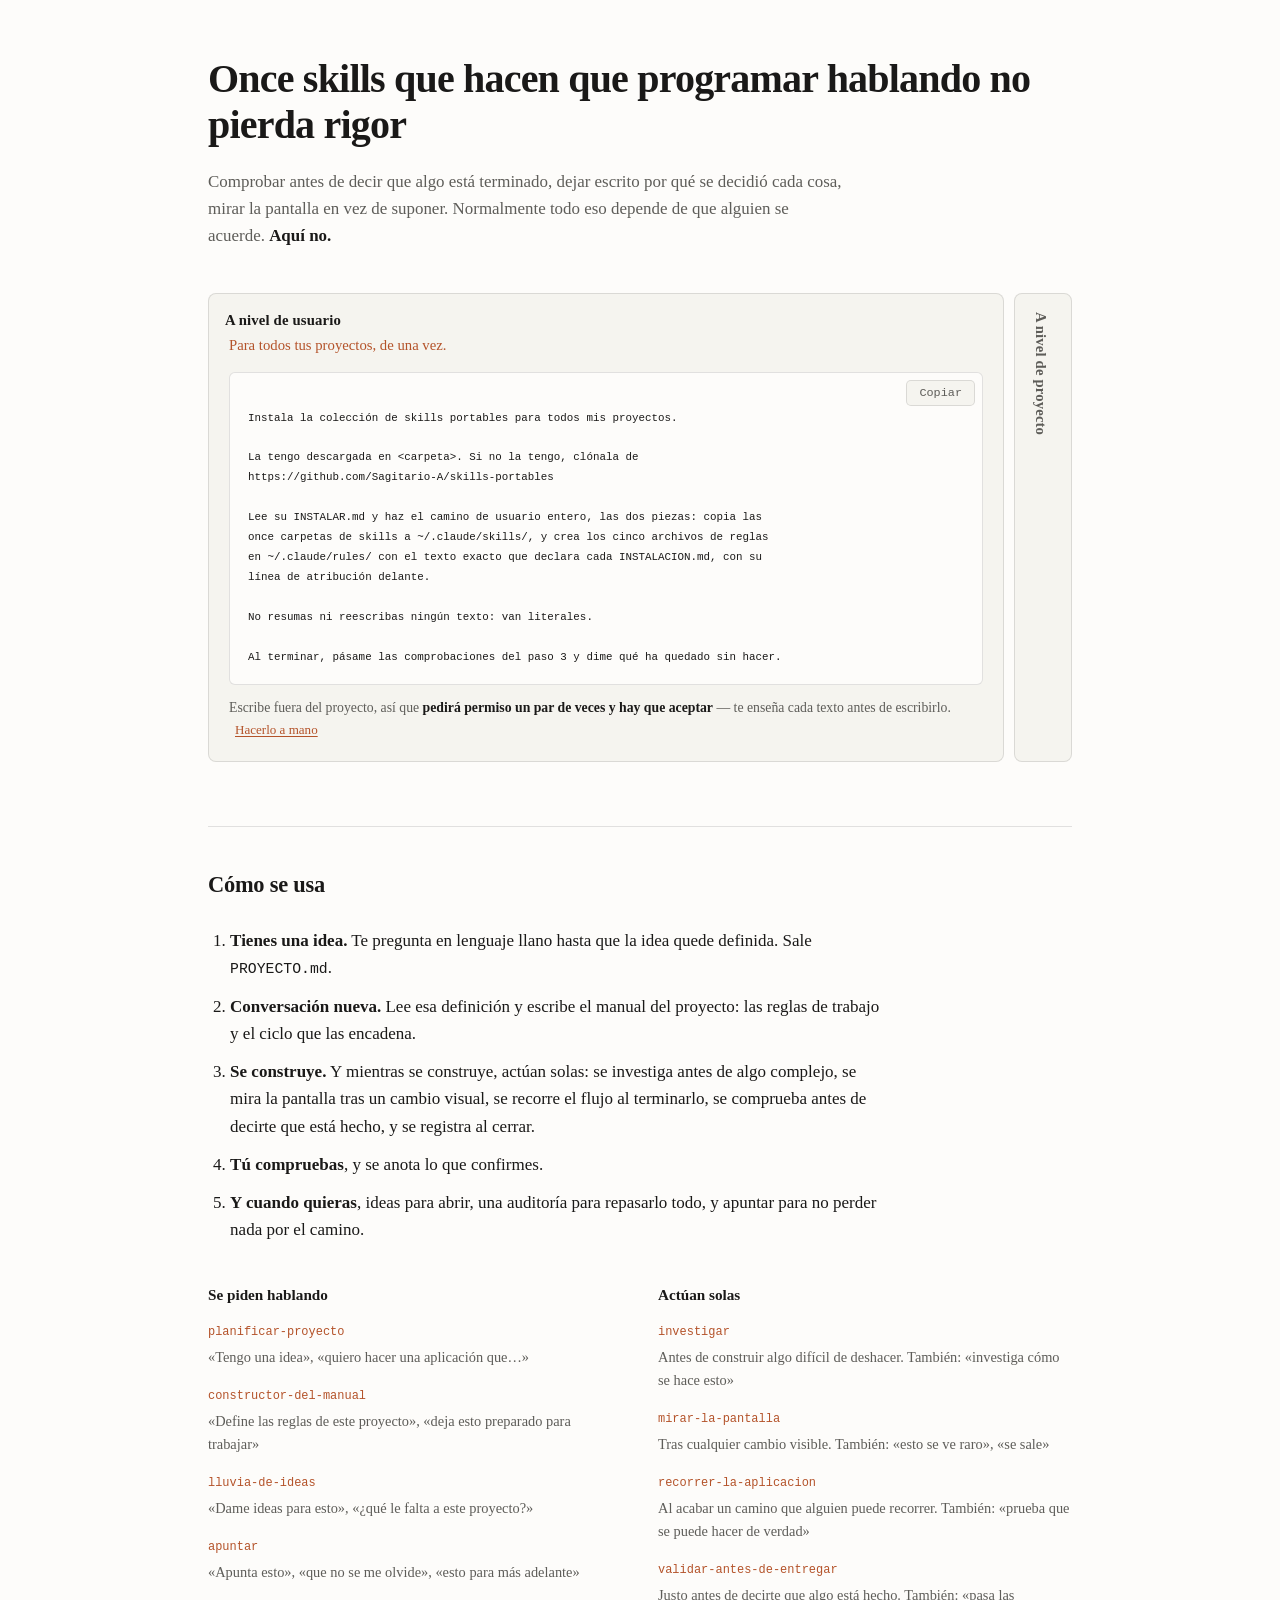
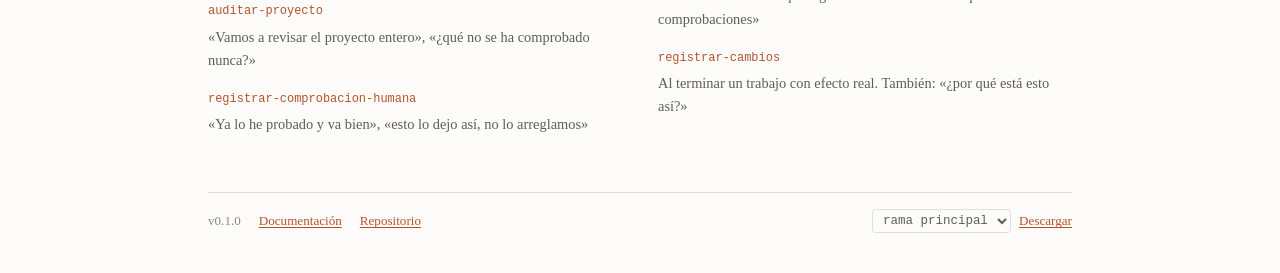
==== docs/index.html @ fcfa6938 "v0.1.0 Once skills de uso general, su instalador y la documentacion.  Generado desde el repositorio " ====
<!DOCTYPE html>
<html lang="es">
<head>
<meta charset="utf-8">
<meta name="viewport" content="width=device-width, initial-scale=1">
<title>Skills portables</title>
<meta name="description" content="Once skills de uso general para Claude Code: investigar antes de construir, mirar la pantalla, comprobar antes de entregar y dejar escrito el porqué.">
<link rel="stylesheet" href="estilo.css">
</head>
<body>

<main>

<h1>Once skills que hacen que programar hablando no pierda rigor</h1>
<p class="entrada">
  Comprobar antes de decir que algo está terminado, dejar escrito por qué se decidió cada
  cosa, mirar la pantalla en vez de suponer. Normalmente todo eso depende de que alguien se
  acuerde. <strong>Aquí no.</strong>
</p>

<!-- ───────────────────────── Instalar ───────────────────────── -->
<section class="instalar">
  <input type="radio" name="via" id="via-usuario" checked>
  <input type="radio" name="via" id="via-proyecto">

  <div class="paneles">

    <section class="panel p-usuario">
      <label class="lomo" for="via-usuario">A nivel de usuario</label>
      <div class="dentro">
        <p class="para-quien">Para todos tus proyectos, de una vez.</p>
        <div class="caja">
          <button class="copiar" type="button" data-para="prompt-usuario">Copiar</button>
<pre id="prompt-usuario"><code><!-- prompt-usuario: generado desde INSTALAR.md — no editar a mano -->
Instala la colección de skills portables para todos mis proyectos.

La tengo descargada en &lt;carpeta&gt;. Si no la tengo, clónala de
https://github.com/Sagitario-A/skills-portables

Lee su INSTALAR.md y haz el camino de usuario entero, las dos piezas: copia las
once carpetas de skills a ~/.claude/skills/, y crea los cinco archivos de reglas
en ~/.claude/rules/ con el texto exacto que declara cada INSTALACION.md, con su
línea de atribución delante.

No resumas ni reescribas ningún texto: van literales.

Al terminar, pásame las comprobaciones del paso 3 y dime qué ha quedado sin hacer.
<!-- fin prompt-usuario --></code></pre>
        </div>
        <p class="nota">
          Escribe fuera del proyecto, así que <strong>pedirá permiso un par de veces y hay
          que aceptar</strong> — te enseña cada texto antes de escribirlo.
          <a href="https://github.com/Sagitario-A/skills-portables/blob/main/INSTALAR.md">Hacerlo a mano</a>
        </p>
      </div>
    </section>

    <section class="panel p-proyecto">
      <label class="lomo" for="via-proyecto">A nivel de proyecto</label>
      <div class="dentro">
        <p class="para-quien">Dentro del repositorio, viaja con él.</p>
        <div class="caja">
          <button class="copiar" type="button" data-para="prompt-proyecto">Copiar</button>
<pre id="prompt-proyecto"><code><!-- prompt-proyecto: generado desde INSTALAR.md — no editar a mano -->
Instala la colección de skills portables en este proyecto.

La tengo descargada en &lt;carpeta&gt;. Si no la tengo, clónala de
https://github.com/Sagitario-A/skills-portables

Lee su INSTALAR.md y haz el camino de proyecto entero, las dos piezas: copia las
once carpetas de skills a .claude/skills/, y crea los cinco archivos de reglas en
.claude/rules/ con el texto exacto que declara cada INSTALACION.md, con su línea
de atribución delante.

No resumas ni reescribas ningún texto: van literales.

Al terminar, pásame las comprobaciones del paso 4 y dime qué ha quedado sin hacer.
<!-- fin prompt-proyecto --></code></pre>
        </div>
        <p class="nota">
          Todo ocurre dentro de la carpeta del proyecto, así que <strong>casi no pregunta
          nada</strong>.
          <a href="https://github.com/Sagitario-A/skills-portables/blob/main/INSTALAR.md">Hacerlo a mano</a>
        </p>
      </div>
    </section>

  </div>
</section>

<!-- ───────────────────────── Cómo se usa ───────────────────────── -->
<section class="uso">
  <h2>Cómo se usa</h2>

  <ol class="flujo">
    <li><strong>Tienes una idea.</strong> Te pregunta en lenguaje llano hasta que la idea
      quede definida. Sale <code>PROYECTO.md</code>.</li>
    <li><strong>Conversación nueva.</strong> Lee esa definición y escribe el manual del
      proyecto: las reglas de trabajo y el ciclo que las encadena.</li>
    <li><strong>Se construye.</strong> Y mientras se construye, actúan solas: se investiga
      antes de algo complejo, se mira la pantalla tras un cambio visual, se recorre el flujo
      al terminarlo, se comprueba antes de decirte que está hecho, y se registra al cerrar.</li>
    <li><strong>Tú compruebas</strong>, y se anota lo que confirmes.</li>
    <li><strong>Y cuando quieras</strong>, ideas para abrir, una auditoría para repasarlo
      todo, y apuntar para no perder nada por el camino.</li>
  </ol>

  <div class="dos-modos">
    <article>
      <h3>Se piden hablando</h3>
      <dl>
        <dt><code>planificar-proyecto</code></dt>
        <dd>«Tengo una idea», «quiero hacer una aplicación que…»</dd>

        <dt><code>constructor-del-manual</code></dt>
        <dd>«Define las reglas de este proyecto», «deja esto preparado para trabajar»</dd>

        <dt><code>lluvia-de-ideas</code></dt>
        <dd>«Dame ideas para esto», «¿qué le falta a este proyecto?»</dd>

        <dt><code>apuntar</code></dt>
        <dd>«Apunta esto», «que no se me olvide», «esto para más adelante»</dd>

        <dt><code>auditar-proyecto</code></dt>
        <dd>«Vamos a revisar el proyecto entero», «¿qué no se ha comprobado nunca?»</dd>

        <dt><code>registrar-comprobacion-humana</code></dt>
        <dd>«Ya lo he probado y va bien», «esto lo dejo así, no lo arreglamos»</dd>
      </dl>
    </article>

    <article>
      <h3>Actúan solas</h3>
      <dl>
        <dt><code>investigar</code></dt>
        <dd>Antes de construir algo difícil de deshacer. También: «investiga cómo se hace
          esto»</dd>

        <dt><code>mirar-la-pantalla</code></dt>
        <dd>Tras cualquier cambio visible. También: «esto se ve raro», «se sale»</dd>

        <dt><code>recorrer-la-aplicacion</code></dt>
        <dd>Al acabar un camino que alguien puede recorrer. También: «prueba que se puede
          hacer de verdad»</dd>

        <dt><code>validar-antes-de-entregar</code></dt>
        <dd>Justo antes de decirte que algo está hecho. También: «pasa las comprobaciones»</dd>

        <dt><code>registrar-cambios</code></dt>
        <dd>Al terminar un trabajo con efecto real. También: «¿por qué está esto así?»</dd>
      </dl>
    </article>
  </div>
</section>

</main>

<footer class="pie">
  <span>v<span id="version-actual">0.1.0</span></span>
  <a href="documentacion.html">Documentación</a>
  <a id="enlace-repo" href="#">Repositorio</a>
  <span class="descarga">
    <select id="lista-versiones" aria-label="Versión a descargar"><option value="">…</option></select>
    <a id="enlace-descarga" href="#">Descargar</a>
  </span>
</footer>

<script>
// El único sitio donde vive el nombre del repositorio.
const REPO = 'Sagitario-A/skills-portables'
const base = 'https://github.com/' + REPO

document.getElementById('enlace-repo').href = base

// Copiar el prompt.
for (const b of document.querySelectorAll('.copiar')) {
  b.addEventListener('click', async () => {
    const texto = document.getElementById(b.dataset.para).innerText
    try {
      await navigator.clipboard.writeText(texto.trim())
      b.textContent = 'Copiado'
    } catch {
      b.textContent = 'Copia a mano'
    }
    setTimeout(() => { b.textContent = 'Copiar' }, 2000)
  })
}

// Versiones, desde las etiquetas del repositorio.
const lista = document.getElementById('lista-versiones')
const descarga = document.getElementById('enlace-descarga')
const zip = (ref) => base + '/archive/refs/' + ref + '.zip'
const ponerDescarga = () => {
  descarga.href = lista.value ? zip('tags/' + lista.value) : zip('heads/main')
}
lista.addEventListener('change', ponerDescarga)

fetch('https://api.github.com/repos/' + REPO + '/tags')
  .then((r) => (r.ok ? r.json() : Promise.reject()))
  .then((tags) => {
    if (!tags.length) return Promise.reject()
    lista.innerHTML = ''
    for (const t of tags) {
      const o = document.createElement('option')
      o.value = t.name
      o.textContent = t.name
      lista.appendChild(o)
    }
    document.getElementById('version-actual').textContent = tags[0].name.replace(/^v/, '')
    ponerDescarga()
  })
  .catch(() => {
    lista.innerHTML = '<option value="">rama principal</option>'
    descarga.href = zip('heads/main')
  })
</script>

</body>
</html>
---- docs/estilo.css ----
/* Skills portables — hoja única, sin dependencias. */

:root {
  --tinta: #1a1918;
  --tinta-suave: #5e5d59;
  --tenue: #8a8880;
  --papel: #fdfcfa;
  --papel-hundido: #f5f4ef;
  --linea: rgba(0, 0, 0, 0.11);
  --acento: #b4532a;
  --ancho: 54rem;
}

@media (prefers-color-scheme: dark) {
  :root:not([data-theme="light"]) {
    --tinta: #eceae5;
    --tinta-suave: #a9a69f;
    --tenue: #78756e;
    --papel: #16151a;
    --papel-hundido: #1f1e24;
    --linea: rgba(255, 255, 255, 0.13);
    --acento: #e8875c;
  }
}

:root[data-theme="dark"] {
  --tinta: #eceae5;
  --tinta-suave: #a9a69f;
  --tenue: #78756e;
  --papel: #16151a;
  --papel-hundido: #1f1e24;
  --linea: rgba(255, 255, 255, 0.13);
  --acento: #e8875c;
}

* { box-sizing: border-box; }

body {
  margin: 0;
  padding: 0 16px;
  background: var(--papel);
  color: var(--tinta);
  font: 17px/1.6 ui-serif, Georgia, "Iowan Old Style", serif;
  -webkit-text-size-adjust: 100%;
}

code, pre, button, select { font-family: ui-monospace, SFMono-Regular, Menlo, Consolas, monospace; }
a { color: var(--acento); text-underline-offset: 2px; }

main { max-width: var(--ancho); margin: 0 auto; padding: 56px 0 0; }

h1 {
  margin: 0 0 20px;
  font-size: clamp(1.8rem, 5vw, 2.5rem);
  line-height: 1.15;
  letter-spacing: -0.02em;
  font-weight: 600;
}

.entrada { margin: 0 0 44px; font-size: 1.06rem; color: var(--tinta-suave); max-width: 40rem; }
.entrada strong { color: var(--tinta); }

/* ── Instalar: dos paneles, uno abierto ─────────────────────────
   Sin JavaScript: dos radios ocultos y hermanos que reaccionan. */

.instalar > input { position: absolute; opacity: 0; pointer-events: none; }

.paneles { display: flex; gap: 10px; align-items: stretch; }

.panel {
  flex: 0 0 58px;
  min-width: 0;
  border: 1px solid var(--linea);
  border-radius: 8px;
  background: var(--papel-hundido);
  overflow: hidden;
  transition: flex-basis 0.28s ease, flex-grow 0.28s ease;
}

#via-usuario:checked ~ .paneles .p-usuario,
#via-proyecto:checked ~ .paneles .p-proyecto { flex: 1 1 auto; }

/* El lomo: título del panel. Vertical cuando está plegado. */
.lomo {
  display: block;
  padding: 18px 16px;
  font: 600 0.92rem/1.2 ui-serif, Georgia, serif;
  letter-spacing: 0.01em;
  color: var(--tinta-suave);
  cursor: pointer;
  white-space: nowrap;
  writing-mode: vertical-rl;
}
.lomo:hover { color: var(--acento); }

#via-usuario:checked ~ .paneles .p-usuario .lomo,
#via-proyecto:checked ~ .paneles .p-proyecto .lomo {
  writing-mode: horizontal-tb;
  color: var(--tinta);
  cursor: default;
  padding-bottom: 4px;
}

.dentro { display: none; padding: 0 20px 20px; }
#via-usuario:checked ~ .paneles .p-usuario .dentro,
#via-proyecto:checked ~ .paneles .p-proyecto .dentro { display: block; }

.instalar > input:focus-visible ~ .paneles .lomo { outline: 2px solid var(--acento); outline-offset: -3px; }

.para-quien { margin: 0 0 14px; font-size: 0.92rem; color: var(--acento); }

/* ── El recuadro del prompt ─────────────────────────────────── */

.caja { position: relative; }

.caja pre {
  margin: 0;
  padding: 16px 18px;
  background: var(--papel);
  border: 1px solid var(--linea);
  border-radius: 6px;
  overflow-x: auto;
  font-size: 0.78rem;
  line-height: 1.6;
  white-space: pre-wrap;
  word-break: break-word;
}

.copiar {
  position: absolute;
  top: 8px;
  right: 8px;
  padding: 5px 12px;
  border: 1px solid var(--linea);
  border-radius: 5px;
  background: var(--papel-hundido);
  color: var(--tinta-suave);
  font-size: 0.74rem;
  cursor: pointer;
}
.copiar:hover { color: var(--acento); border-color: var(--acento); }

.nota { margin: 12px 0 0; font-size: 0.86rem; color: var(--tinta-suave); }
.nota strong { color: var(--tinta); }
.nota a { margin-left: 6px; font-size: 0.95em; white-space: nowrap; }

/* ── Cómo se usa ────────────────────────────────────────────── */

.uso { margin-top: 64px; padding-top: 40px; border-top: 1px solid var(--linea); }

h2 { margin: 0 0 24px; font-size: 1.4rem; font-weight: 600; letter-spacing: -0.01em; }
h3 { margin: 0 0 12px; font-size: 0.95rem; font-weight: 600; }

.flujo { margin: 0 0 40px; padding-left: 1.3em; max-width: 42rem; }
.flujo li { margin-bottom: 11px; }

.dos-modos { display: grid; grid-template-columns: 1fr 1fr; gap: 36px; }

dl { margin: 0; }
dt { margin-top: 15px; font-size: 0.86rem; }
dt:first-of-type { margin-top: 0; }
dt code { color: var(--acento); }
dd { margin: 4px 0 0; font-size: 0.9rem; color: var(--tinta-suave); }

code { font-size: 0.87em; }

/* ── Pie ────────────────────────────────────────────────────── */

.pie {
  max-width: var(--ancho);
  margin: 56px auto 0;
  padding: 16px 0 40px;
  border-top: 1px solid var(--linea);
  display: flex;
  flex-wrap: wrap;
  align-items: center;
  gap: 18px;
  font-size: 0.82rem;
  color: var(--tenue);
}

.pie .descarga { margin-left: auto; display: flex; align-items: center; gap: 8px; }

.pie select {
  font-size: 0.78rem;
  padding: 3px 6px;
  border: 1px solid var(--linea);
  border-radius: 4px;
  background: var(--papel);
  color: var(--tinta-suave);
}

/* ── Documento volcado ──────────────────────────────────────── */

.cabecera {
  max-width: var(--ancho);
  margin: 0 auto;
  padding: 22px 0 16px;
  display: flex;
  justify-content: space-between;
  align-items: baseline;
  gap: 12px;
  border-bottom: 1px solid var(--linea);
  font-size: 0.86rem;
}
.version { color: var(--tenue); font-size: 0.8rem; }

.documento { max-width: var(--ancho); margin: 0 auto; padding: 36px 0 30px; }
.documento h1 { font-size: 1.8rem; margin-bottom: 22px; }
.documento h2 { margin-top: 44px; padding-top: 22px; border-top: 1px solid var(--linea); }
.documento h3 { margin-top: 30px; font-size: 1.06rem; }
.documento h4 { margin-top: 22px; font-size: 0.96rem; }
.documento p { margin: 0 0 15px; }
.documento ul, .documento ol { padding-left: 1.25em; }
.documento li { margin-bottom: 8px; }
.documento hr { border: 0; height: 1px; background: var(--linea); margin: 32px 0; }
.documento pre {
  background: var(--papel-hundido);
  border: 1px solid var(--linea);
  border-radius: 5px;
  padding: 13px 15px;
  overflow-x: auto;
  font-size: 0.8rem;
}
.documento code { background: var(--papel-hundido); padding: 1px 5px; border-radius: 3px; }
.documento pre code { background: none; padding: 0; }
.documento table { width: 100%; border-collapse: collapse; margin: 0 0 18px; font-size: 0.92rem; }
.documento th, .documento td {
  text-align: left; vertical-align: top;
  padding: 10px 12px 10px 0;
  border-bottom: 1px solid var(--linea);
}
.documento blockquote {
  margin: 18px 0;
  padding: 13px 17px;
  background: var(--papel-hundido);
  border-left: 3px solid var(--linea);
  border-radius: 0 4px 4px 0;
  font-size: 0.94rem;
  color: var(--tinta-suave);
}
li > p { margin: 0 0 9px; }
li > p:last-child { margin-bottom: 0; }
li > pre, li > blockquote { margin: 9px 0; }

/* ── Pantalla estrecha ──────────────────────────────────────── */

@media (max-width: 46rem) {
  .dos-modos { grid-template-columns: 1fr; gap: 28px; }
}

@media (max-width: 40rem) {
  main { padding-top: 36px; }

  /* Apilados: el plegado queda como una banda horizontal. */
  .paneles { flex-direction: column; }
  .panel { flex: 0 0 auto; }
  .lomo { writing-mode: horizontal-tb; padding: 14px 16px; }
  #via-usuario:checked ~ .paneles .p-usuario .lomo,
  #via-proyecto:checked ~ .paneles .p-proyecto .lomo { padding-bottom: 4px; }

  .pie { gap: 12px; }
  .pie .descarga { margin-left: 0; width: 100%; }
}
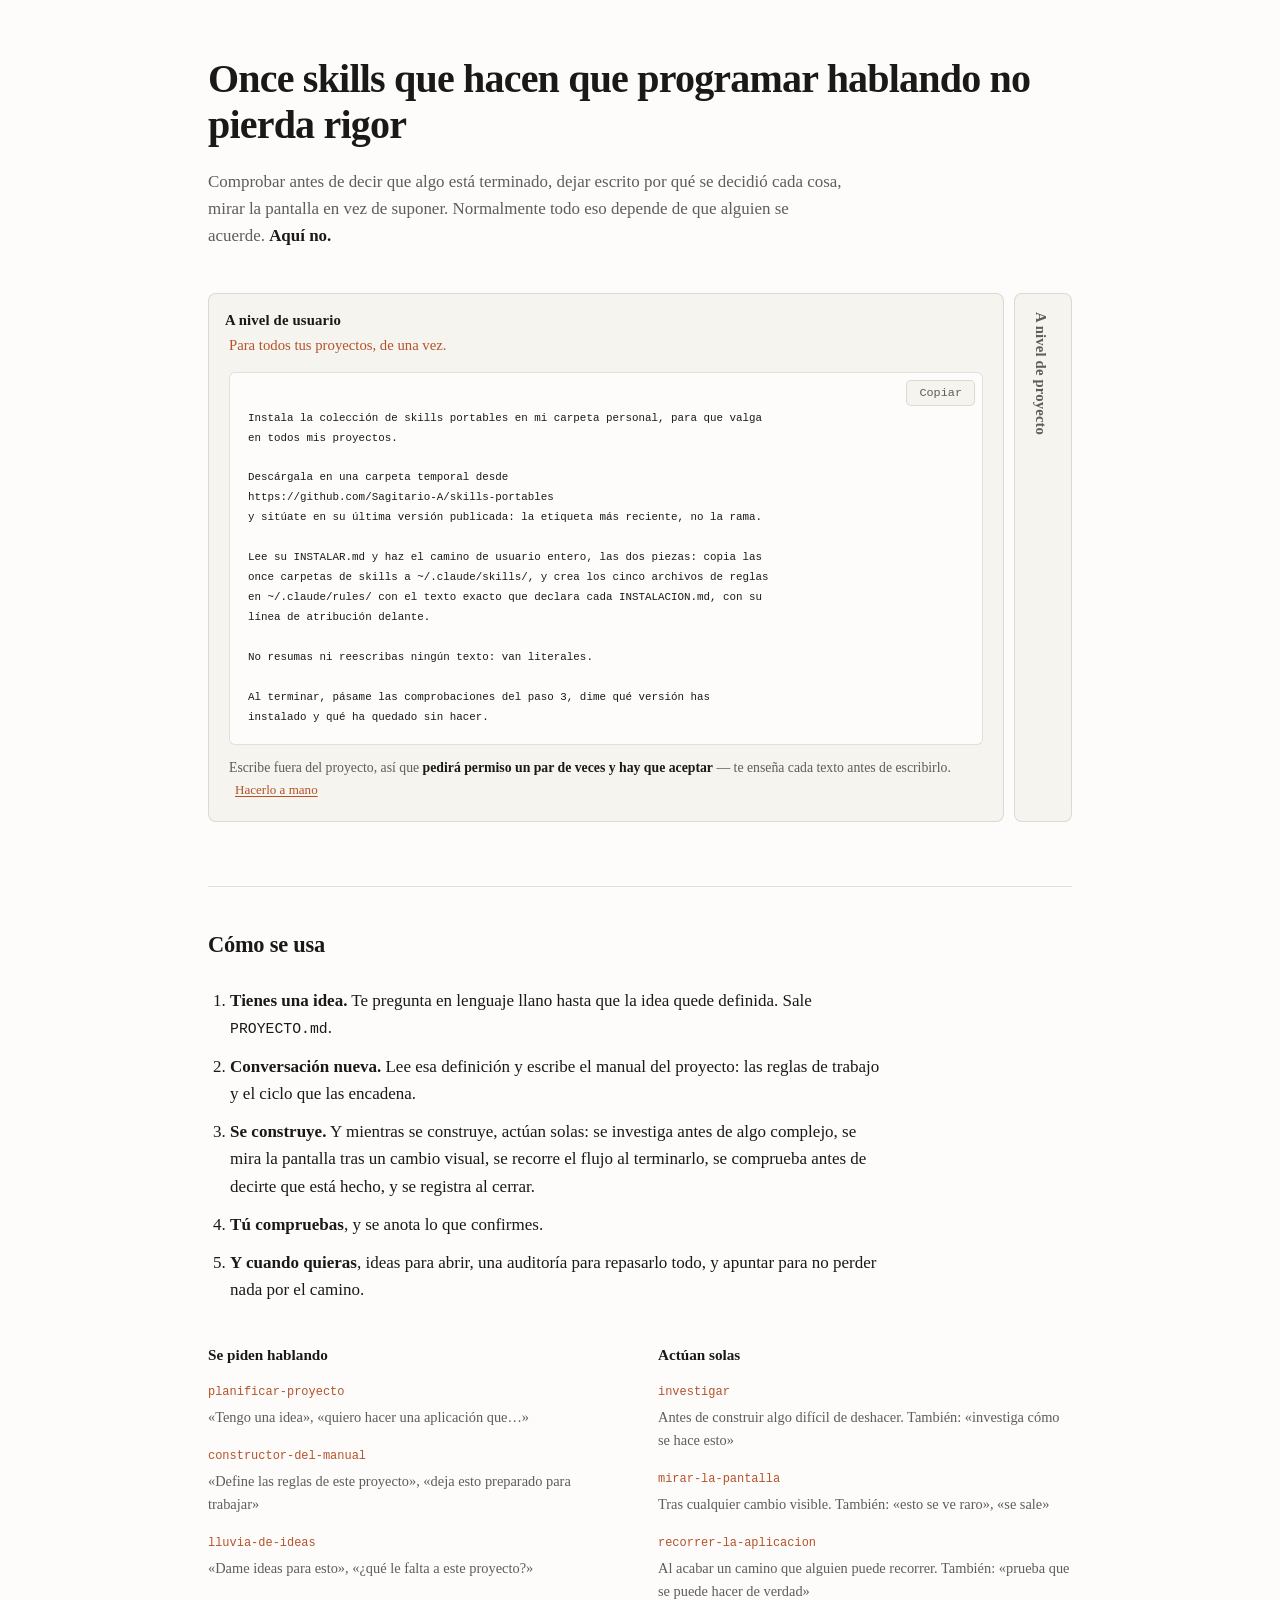
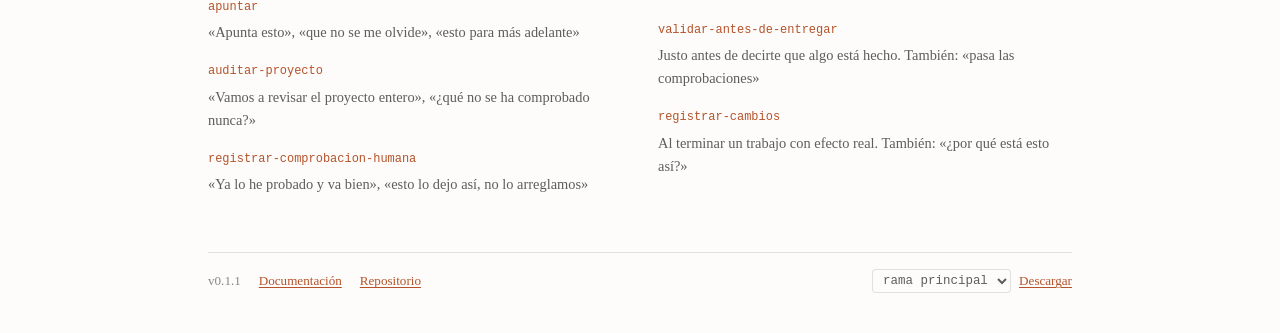
==== commit 8cb47df0: "v0.1.1 El prompt de instalar ya no supone que tengas la coleccion descargada: se la trae el solo del" ====
--- a/docs/index.html
+++ b/docs/index.html
@@ -32,10 +32,12 @@
         <div class="caja">
           <button class="copiar" type="button" data-para="prompt-usuario">Copiar</button>
 <pre id="prompt-usuario"><code><!-- prompt-usuario: generado desde INSTALAR.md — no editar a mano -->
-Instala la colección de skills portables para todos mis proyectos.
-
-La tengo descargada en &lt;carpeta&gt;. Si no la tengo, clónala de
+Instala la colección de skills portables en mi carpeta personal, para que valga
+en todos mis proyectos.
+
+Descárgala en una carpeta temporal desde
 https://github.com/Sagitario-A/skills-portables
+y sitúate en su última versión publicada: la etiqueta más reciente, no la rama.
 
 Lee su INSTALAR.md y haz el camino de usuario entero, las dos piezas: copia las
 once carpetas de skills a ~/.claude/skills/, y crea los cinco archivos de reglas
@@ -44,7 +46,8 @@
 
 No resumas ni reescribas ningún texto: van literales.
 
-Al terminar, pásame las comprobaciones del paso 3 y dime qué ha quedado sin hacer.
+Al terminar, pásame las comprobaciones del paso 3, dime qué versión has
+instalado y qué ha quedado sin hacer.
 <!-- fin prompt-usuario --></code></pre>
         </div>
         <p class="nota">
@@ -64,8 +67,9 @@
 <pre id="prompt-proyecto"><code><!-- prompt-proyecto: generado desde INSTALAR.md — no editar a mano -->
 Instala la colección de skills portables en este proyecto.
 
-La tengo descargada en &lt;carpeta&gt;. Si no la tengo, clónala de
+Descárgala en una carpeta temporal fuera del proyecto, desde
 https://github.com/Sagitario-A/skills-portables
+y sitúate en su última versión publicada: la etiqueta más reciente, no la rama.
 
 Lee su INSTALAR.md y haz el camino de proyecto entero, las dos piezas: copia las
 once carpetas de skills a .claude/skills/, y crea los cinco archivos de reglas en
@@ -74,7 +78,8 @@
 
 No resumas ni reescribas ningún texto: van literales.
 
-Al terminar, pásame las comprobaciones del paso 4 y dime qué ha quedado sin hacer.
+Al terminar, pásame las comprobaciones del paso 4, dime qué versión has instalado
+y qué ha quedado sin hacer.
 <!-- fin prompt-proyecto --></code></pre>
         </div>
         <p class="nota">
@@ -156,7 +161,7 @@
 </main>
 
 <footer class="pie">
-  <span>v<span id="version-actual">0.1.0</span></span>
+  <span>v<span id="version-actual">0.1.1</span></span>
   <a href="documentacion.html">Documentación</a>
   <a id="enlace-repo" href="#">Repositorio</a>
   <span class="descarga">
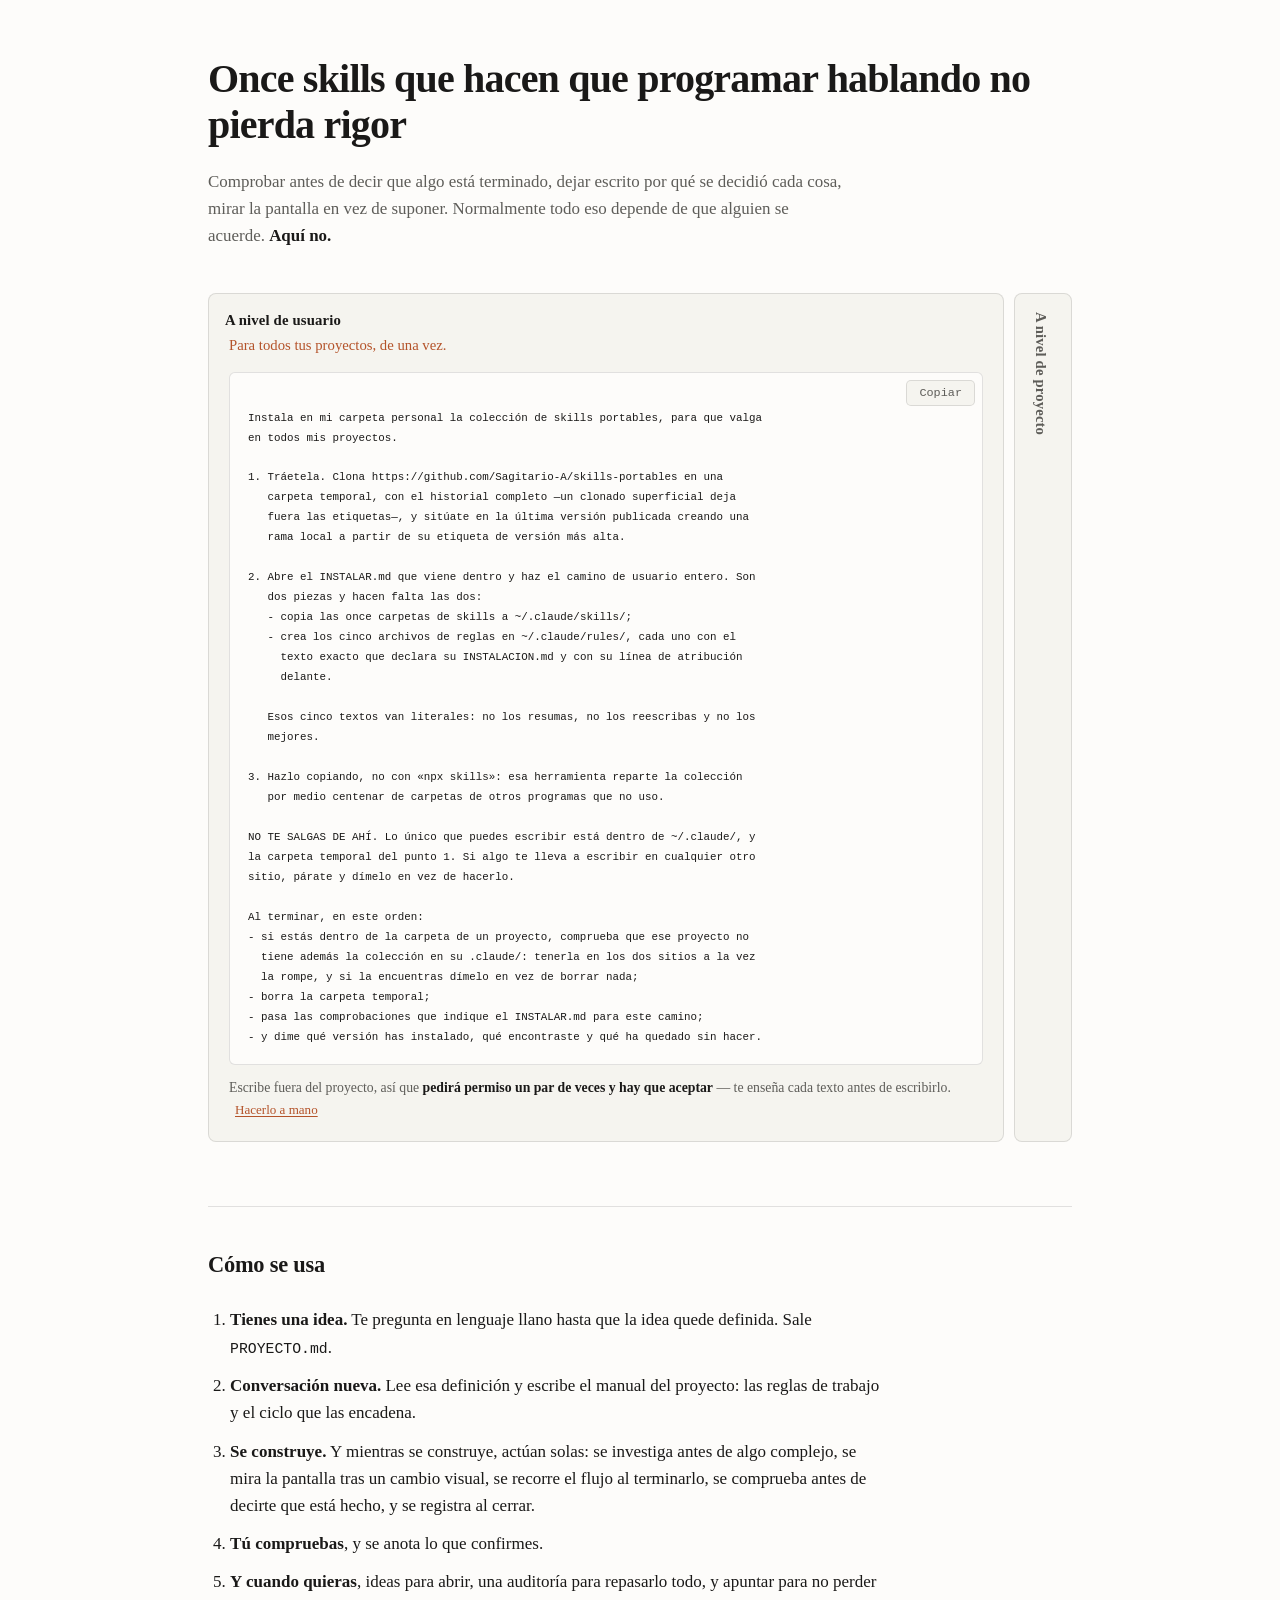
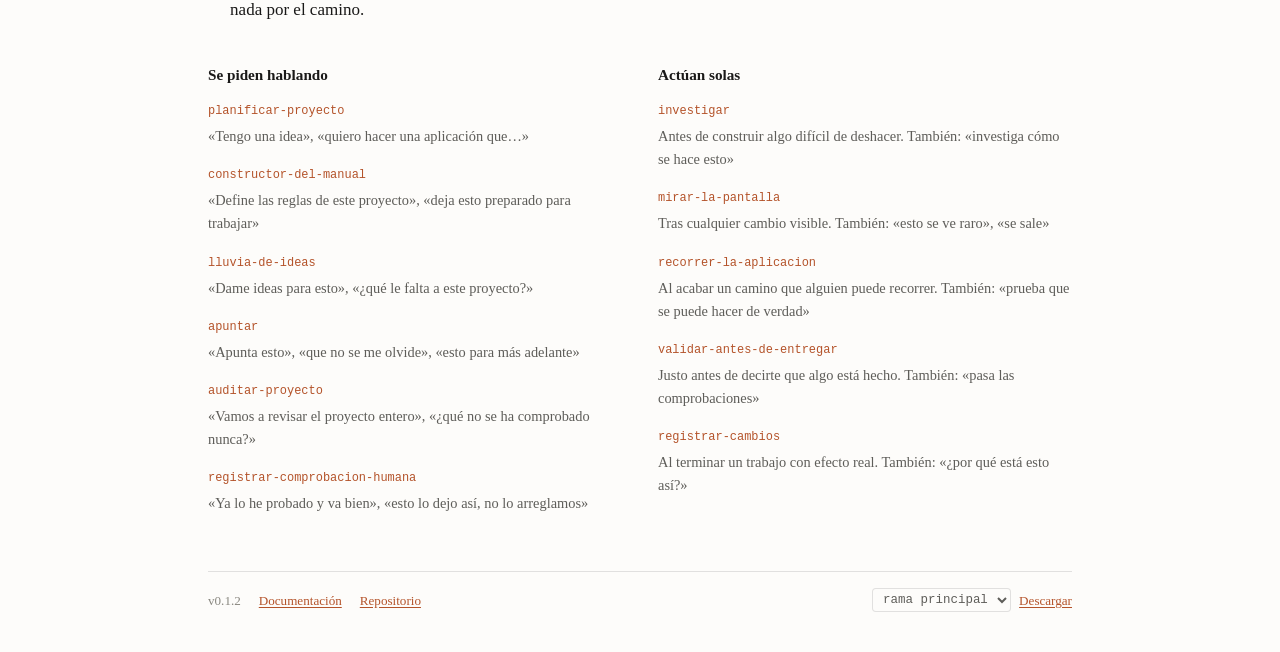
==== commit bcb48dc5: "v0.1.2 Los prompts de instalacion ya no sacan avisos de git al descargar, llevan una barra de seguri" ====
--- a/docs/index.html
+++ b/docs/index.html
@@ -32,22 +32,38 @@
         <div class="caja">
           <button class="copiar" type="button" data-para="prompt-usuario">Copiar</button>
 <pre id="prompt-usuario"><code><!-- prompt-usuario: generado desde INSTALAR.md — no editar a mano -->
-Instala la colección de skills portables en mi carpeta personal, para que valga
+Instala en mi carpeta personal la colección de skills portables, para que valga
 en todos mis proyectos.
 
-Descárgala en una carpeta temporal desde
-https://github.com/Sagitario-A/skills-portables
-y sitúate en su última versión publicada: la etiqueta más reciente, no la rama.
-
-Lee su INSTALAR.md y haz el camino de usuario entero, las dos piezas: copia las
-once carpetas de skills a ~/.claude/skills/, y crea los cinco archivos de reglas
-en ~/.claude/rules/ con el texto exacto que declara cada INSTALACION.md, con su
-línea de atribución delante.
-
-No resumas ni reescribas ningún texto: van literales.
-
-Al terminar, pásame las comprobaciones del paso 3, dime qué versión has
-instalado y qué ha quedado sin hacer.
+1. Tráetela. Clona https://github.com/Sagitario-A/skills-portables en una
+   carpeta temporal, con el historial completo —un clonado superficial deja
+   fuera las etiquetas—, y sitúate en la última versión publicada creando una
+   rama local a partir de su etiqueta de versión más alta.
+
+2. Abre el INSTALAR.md que viene dentro y haz el camino de usuario entero. Son
+   dos piezas y hacen falta las dos:
+   - copia las once carpetas de skills a ~/.claude/skills/;
+   - crea los cinco archivos de reglas en ~/.claude/rules/, cada uno con el
+     texto exacto que declara su INSTALACION.md y con su línea de atribución
+     delante.
+
+   Esos cinco textos van literales: no los resumas, no los reescribas y no los
+   mejores.
+
+3. Hazlo copiando, no con «npx skills»: esa herramienta reparte la colección
+   por medio centenar de carpetas de otros programas que no uso.
+
+NO TE SALGAS DE AHÍ. Lo único que puedes escribir está dentro de ~/.claude/, y
+la carpeta temporal del punto 1. Si algo te lleva a escribir en cualquier otro
+sitio, párate y dímelo en vez de hacerlo.
+
+Al terminar, en este orden:
+- si estás dentro de la carpeta de un proyecto, comprueba que ese proyecto no
+  tiene además la colección en su .claude/: tenerla en los dos sitios a la vez
+  la rompe, y si la encuentras dímelo en vez de borrar nada;
+- borra la carpeta temporal;
+- pasa las comprobaciones que indique el INSTALAR.md para este camino;
+- y dime qué versión has instalado, qué encontraste y qué ha quedado sin hacer.
 <!-- fin prompt-usuario --></code></pre>
         </div>
         <p class="nota">
@@ -67,19 +83,34 @@
 <pre id="prompt-proyecto"><code><!-- prompt-proyecto: generado desde INSTALAR.md — no editar a mano -->
 Instala la colección de skills portables en este proyecto.
 
-Descárgala en una carpeta temporal fuera del proyecto, desde
-https://github.com/Sagitario-A/skills-portables
-y sitúate en su última versión publicada: la etiqueta más reciente, no la rama.
-
-Lee su INSTALAR.md y haz el camino de proyecto entero, las dos piezas: copia las
-once carpetas de skills a .claude/skills/, y crea los cinco archivos de reglas en
-.claude/rules/ con el texto exacto que declara cada INSTALACION.md, con su línea
-de atribución delante.
-
-No resumas ni reescribas ningún texto: van literales.
-
-Al terminar, pásame las comprobaciones del paso 4, dime qué versión has instalado
-y qué ha quedado sin hacer.
+1. Tráetela. Clona https://github.com/Sagitario-A/skills-portables en una
+   carpeta temporal fuera del proyecto, con el historial completo —un clonado
+   superficial deja fuera las etiquetas—, y sitúate en la última versión
+   publicada creando una rama local a partir de su etiqueta de versión más alta.
+
+2. Abre el INSTALAR.md que viene dentro y haz el camino de proyecto entero. Son
+   dos piezas y hacen falta las dos:
+   - copia las once carpetas de skills a .claude/skills/ de este proyecto;
+   - crea los cinco archivos de reglas en .claude/rules/, cada uno con el texto
+     exacto que declara su INSTALACION.md y con su línea de atribución delante.
+
+   Esos cinco textos van literales: no los resumas, no los reescribas y no los
+   mejores.
+
+3. Hazlo copiando, nunca con «npx skills»: aquí deja enlaces con rutas de esta
+   máquina, y el proyecto se queda sin skills en cuanto alguien lo clona.
+
+NO TE SALGAS DEL PROYECTO. Lo único que puedes escribir está dentro de esta
+carpeta, y la descarga temporal del punto 1. Si algo te lleva a escribir en mi
+carpeta personal, párate y dímelo en vez de hacerlo.
+
+Al terminar, en este orden:
+- comprueba que no queda nada de la colección en ~/.claude/skills/ ni en
+  ~/.claude/rules/: tenerla en los dos sitios a la vez la rompe, y si
+  encuentras algo dímelo en vez de borrarlo;
+- borra la carpeta temporal;
+- pasa las comprobaciones que indique el INSTALAR.md para este camino;
+- y dime qué versión has instalado, qué encontraste y qué ha quedado sin hacer.
 <!-- fin prompt-proyecto --></code></pre>
         </div>
         <p class="nota">
@@ -161,7 +192,7 @@
 </main>
 
 <footer class="pie">
-  <span>v<span id="version-actual">0.1.1</span></span>
+  <span>v<span id="version-actual">0.1.2</span></span>
   <a href="documentacion.html">Documentación</a>
   <a id="enlace-repo" href="#">Repositorio</a>
   <span class="descarga">
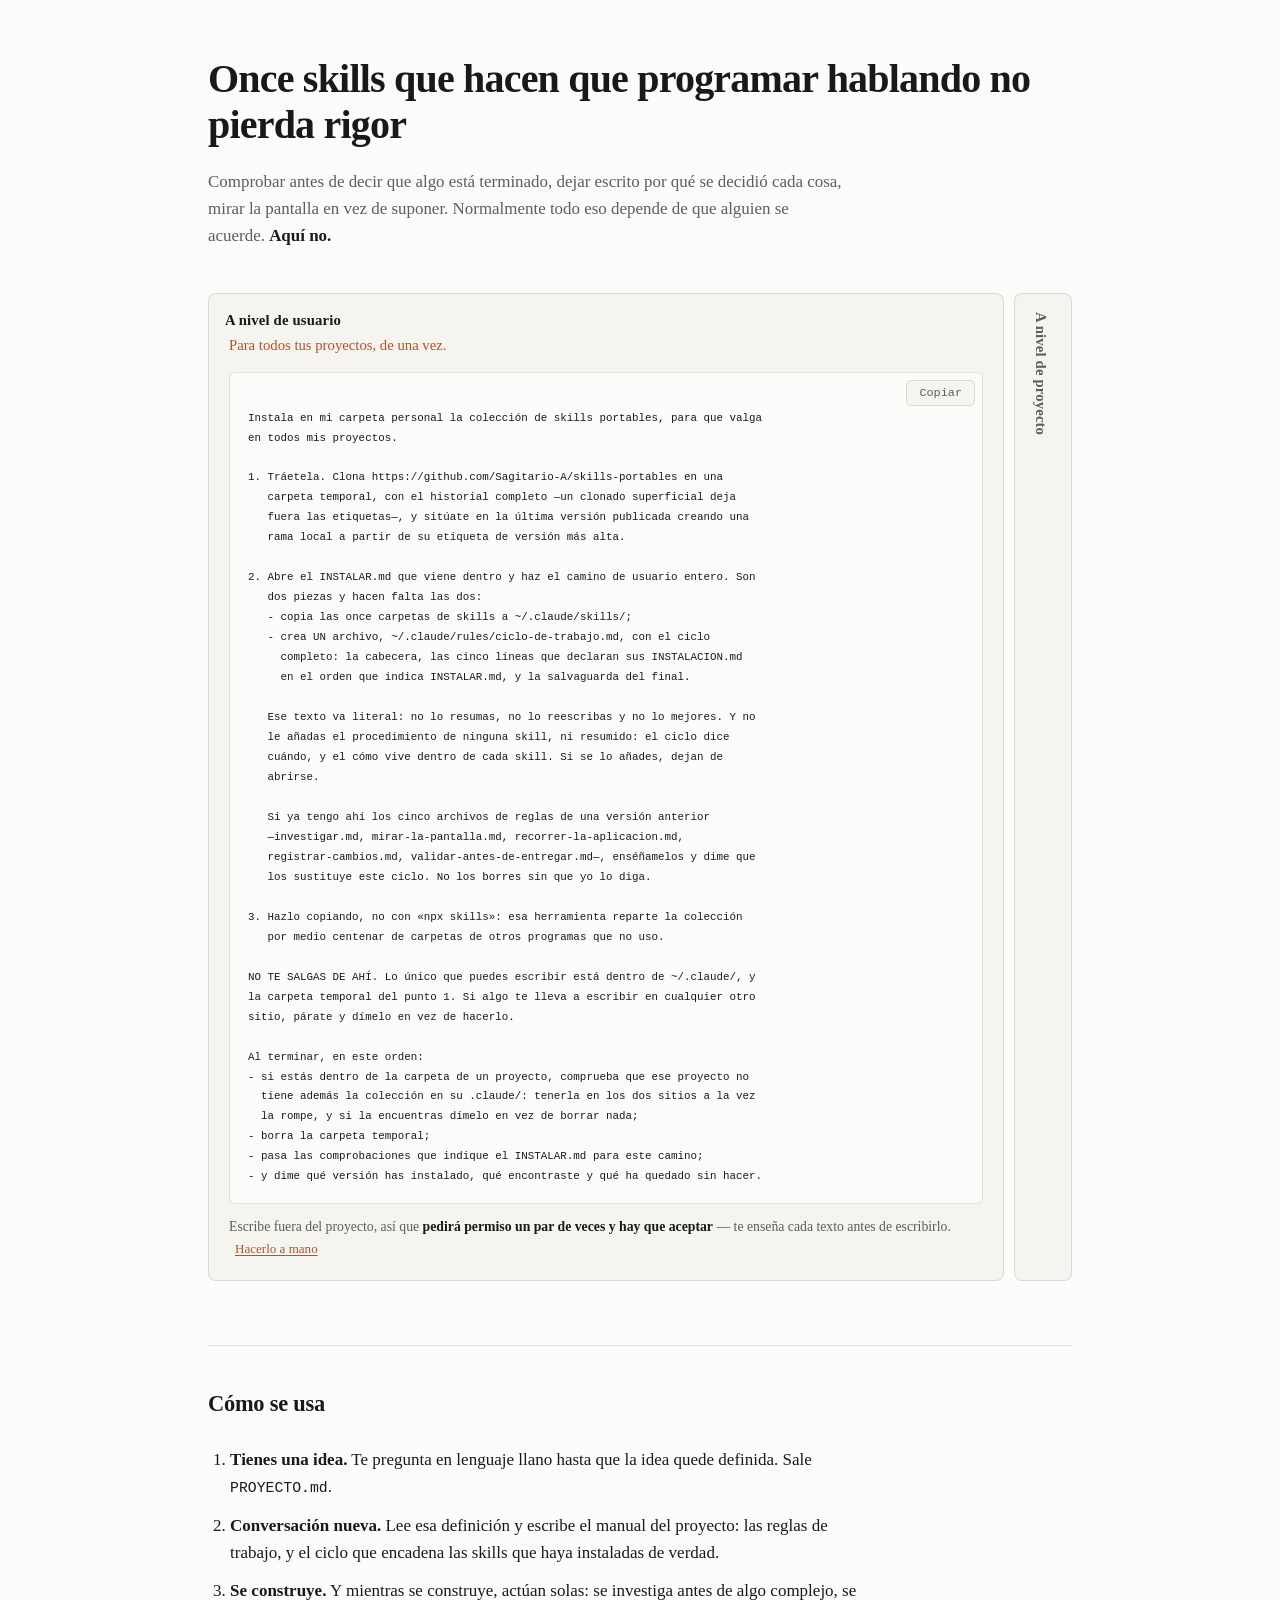
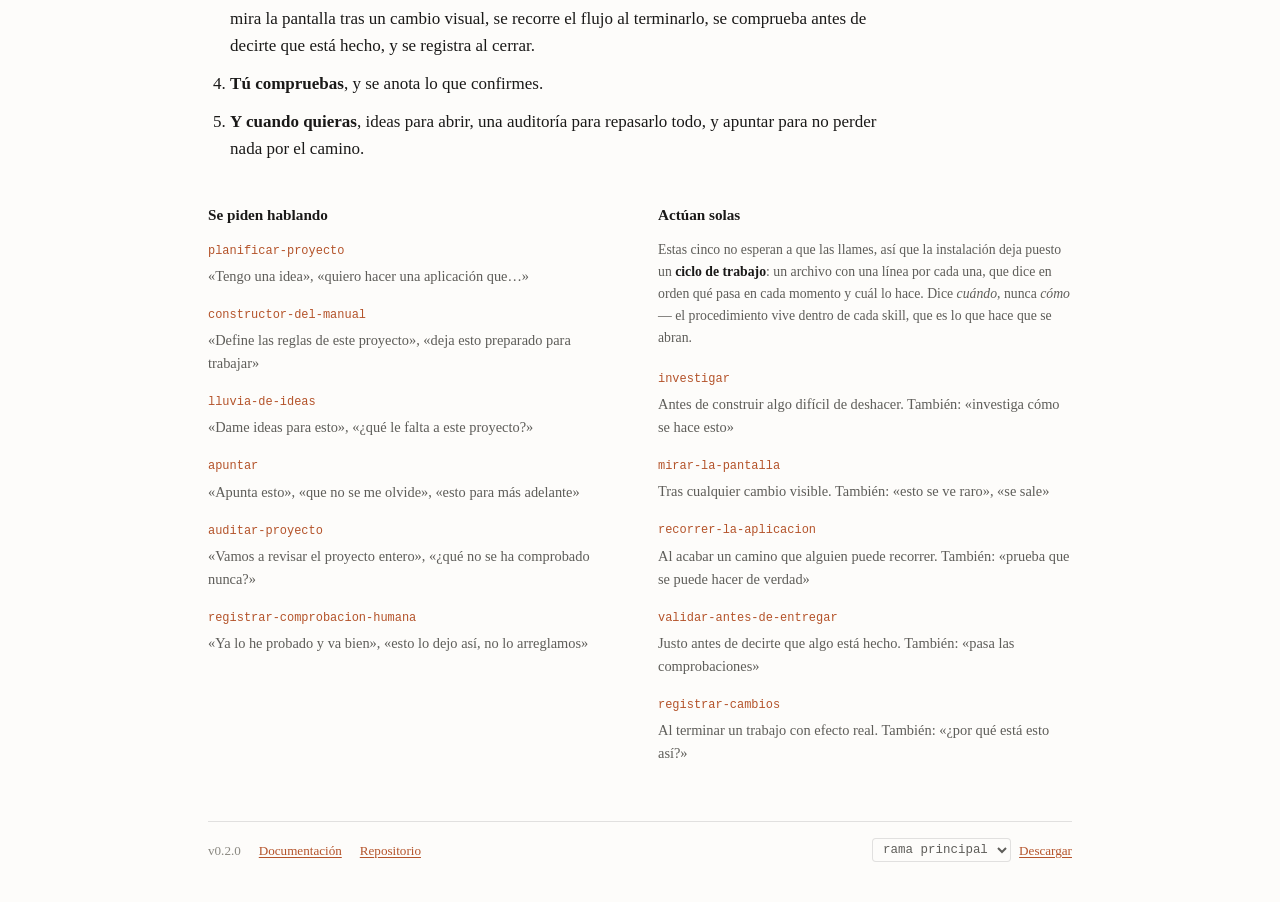
==== commit 48b15c37: "v0.2.0" ====
--- a/docs/index.html
+++ b/docs/index.html
@@ -43,12 +43,19 @@
 2. Abre el INSTALAR.md que viene dentro y haz el camino de usuario entero. Son
    dos piezas y hacen falta las dos:
    - copia las once carpetas de skills a ~/.claude/skills/;
-   - crea los cinco archivos de reglas en ~/.claude/rules/, cada uno con el
-     texto exacto que declara su INSTALACION.md y con su línea de atribución
-     delante.
-
-   Esos cinco textos van literales: no los resumas, no los reescribas y no los
-   mejores.
+   - crea UN archivo, ~/.claude/rules/ciclo-de-trabajo.md, con el ciclo
+     completo: la cabecera, las cinco líneas que declaran sus INSTALACION.md
+     en el orden que indica INSTALAR.md, y la salvaguarda del final.
+
+   Ese texto va literal: no lo resumas, no lo reescribas y no lo mejores. Y no
+   le añadas el procedimiento de ninguna skill, ni resumido: el ciclo dice
+   cuándo, y el cómo vive dentro de cada skill. Si se lo añades, dejan de
+   abrirse.
+
+   Si ya tengo ahí los cinco archivos de reglas de una versión anterior
+   —investigar.md, mirar-la-pantalla.md, recorrer-la-aplicacion.md,
+   registrar-cambios.md, validar-antes-de-entregar.md—, enséñamelos y dime que
+   los sustituye este ciclo. No los borres sin que yo lo diga.
 
 3. Hazlo copiando, no con «npx skills»: esa herramienta reparte la colección
    por medio centenar de carpetas de otros programas que no uso.
@@ -91,11 +98,19 @@
 2. Abre el INSTALAR.md que viene dentro y haz el camino de proyecto entero. Son
    dos piezas y hacen falta las dos:
    - copia las once carpetas de skills a .claude/skills/ de este proyecto;
-   - crea los cinco archivos de reglas en .claude/rules/, cada uno con el texto
-     exacto que declara su INSTALACION.md y con su línea de atribución delante.
-
-   Esos cinco textos van literales: no los resumas, no los reescribas y no los
-   mejores.
+   - crea UN archivo, .claude/rules/ciclo-de-trabajo.md, con el ciclo completo:
+     la cabecera, las cinco líneas que declaran sus INSTALACION.md en el orden
+     que indica INSTALAR.md, y la salvaguarda del final.
+
+   Ese texto va literal: no lo resumas, no lo reescribas y no lo mejores. Y no
+   le añadas el procedimiento de ninguna skill, ni resumido: el ciclo dice
+   cuándo, y el cómo vive dentro de cada skill. Si se lo añades, dejan de
+   abrirse.
+
+   Si este proyecto ya tiene los cinco archivos de reglas de una versión
+   anterior —investigar.md, mirar-la-pantalla.md, recorrer-la-aplicacion.md,
+   registrar-cambios.md, validar-antes-de-entregar.md—, enséñamelos y dime que
+   los sustituye este ciclo. No los borres sin que yo lo diga.
 
 3. Hazlo copiando, nunca con «npx skills»: aquí deja enlaces con rutas de esta
    máquina, y el proyecto se queda sin skills en cuanto alguien lo clona.
@@ -132,7 +147,8 @@
     <li><strong>Tienes una idea.</strong> Te pregunta en lenguaje llano hasta que la idea
       quede definida. Sale <code>PROYECTO.md</code>.</li>
     <li><strong>Conversación nueva.</strong> Lee esa definición y escribe el manual del
-      proyecto: las reglas de trabajo y el ciclo que las encadena.</li>
+      proyecto: las reglas de trabajo, y el ciclo que encadena las skills que haya
+      instaladas de verdad.</li>
     <li><strong>Se construye.</strong> Y mientras se construye, actúan solas: se investiga
       antes de algo complejo, se mira la pantalla tras un cambio visual, se recorre el flujo
       al terminarlo, se comprueba antes de decirte que está hecho, y se registra al cerrar.</li>
@@ -167,6 +183,13 @@
 
     <article>
       <h3>Actúan solas</h3>
+      <p class="nota">
+        Estas cinco no esperan a que las llames, así que la instalación deja puesto un
+        <strong>ciclo de trabajo</strong>: un archivo con una línea por cada una, que dice en
+        orden qué pasa en cada momento y cuál lo hace. Dice <em>cuándo</em>, nunca
+        <em>cómo</em> — el procedimiento vive dentro de cada skill, que es lo que hace que
+        se abran.
+      </p>
       <dl>
         <dt><code>investigar</code></dt>
         <dd>Antes de construir algo difícil de deshacer. También: «investiga cómo se hace
@@ -192,7 +215,7 @@
 </main>
 
 <footer class="pie">
-  <span>v<span id="version-actual">0.1.2</span></span>
+  <span>v<span id="version-actual">0.2.0</span></span>
   <a href="documentacion.html">Documentación</a>
   <a id="enlace-repo" href="#">Repositorio</a>
   <span class="descarga">
--- a/docs/estilo.css
+++ b/docs/estilo.css
@@ -155,6 +155,7 @@
 .flujo li { margin-bottom: 11px; }
 
 .dos-modos { display: grid; grid-template-columns: 1fr 1fr; gap: 36px; }
+.dos-modos .nota { margin: 10px 0 18px; }
 
 dl { margin: 0; }
 dt { margin-top: 15px; font-size: 0.86rem; }
